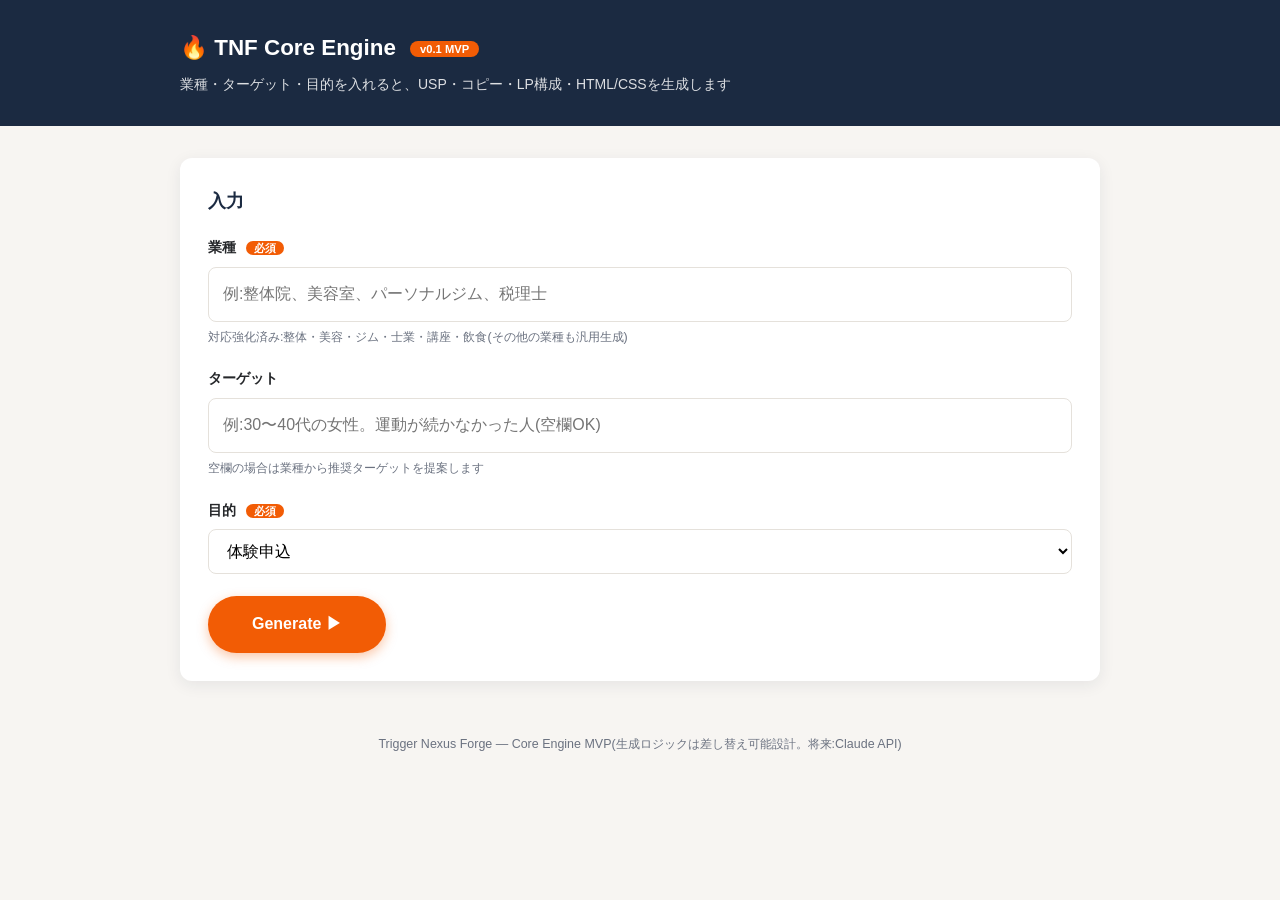
==== 06_PRODUCTS/00_CORE_ENGINE/app/index.html @ 4b363c61 "Ship TNF Core Engine v0.1: working browser MVP Implement the first runnable product: a zero-dependen" ====
<!DOCTYPE html>
<html lang="ja">
<head>
  <meta charset="UTF-8">
  <meta name="viewport" content="width=device-width, initial-scale=1.0">
  <title>TNF Core Engine — LP Generator MVP</title>
  <link rel="stylesheet" href="style.css">
</head>
<body>

  <header class="app-header">
    <div class="wrap">
      <h1>🔥 TNF Core Engine <span class="ver">v0.1 MVP</span></h1>
      <p class="tagline">業種・ターゲット・目的を入れると、USP・コピー・LP構成・HTML/CSSを生成します</p>
    </div>
  </header>

  <main class="wrap">

    <!-- 入力フォーム -->
    <section class="panel" id="input-panel">
      <h2>入力</h2>
      <div class="form-grid">
        <div class="field">
          <label for="industry">業種 <span class="req">必須</span></label>
          <input type="text" id="industry" placeholder="例:整体院、美容室、パーソナルジム、税理士">
          <p class="hint">対応強化済み:整体・美容・ジム・士業・講座・飲食(その他の業種も汎用生成)</p>
        </div>
        <div class="field">
          <label for="target">ターゲット</label>
          <input type="text" id="target" placeholder="例:30〜40代の女性。運動が続かなかった人(空欄OK)">
          <p class="hint">空欄の場合は業種から推奨ターゲットを提案します</p>
        </div>
        <div class="field">
          <label for="goal">目的 <span class="req">必須</span></label>
          <select id="goal">
            <option value="体験申込">体験申込</option>
            <option value="問い合わせ">問い合わせ</option>
            <option value="予約">予約</option>
            <option value="購入">購入</option>
            <option value="資料請求">資料請求</option>
          </select>
        </div>
      </div>
      <div class="actions">
        <button id="generate" class="btn-primary">Generate ▶</button>
        <span id="status" class="status" role="status"></span>
      </div>
    </section>

    <!-- 結果 -->
    <section class="panel hidden" id="result-panel">
      <div class="tabs" role="tablist">
        <button class="tab active" data-tab="usp">USP</button>
        <button class="tab" data-tab="catch">キャッチコピー</button>
        <button class="tab" data-tab="structure">LP構成</button>
        <button class="tab" data-tab="html">HTML</button>
        <button class="tab" data-tab="css">CSS</button>
        <button class="tab" data-tab="preview">プレビュー</button>
      </div>

      <div class="tab-body" id="tab-usp"></div>
      <div class="tab-body hidden" id="tab-catch"></div>
      <div class="tab-body hidden" id="tab-structure"></div>

      <div class="tab-body hidden" id="tab-html">
        <div class="code-actions">
          <button class="btn-sub" data-copy="html">コピー</button>
          <button class="btn-sub" data-download="html">index.html をダウンロード</button>
        </div>
        <pre><code id="code-html"></code></pre>
      </div>

      <div class="tab-body hidden" id="tab-css">
        <div class="code-actions">
          <button class="btn-sub" data-copy="css">コピー</button>
          <button class="btn-sub" data-download="css">style.css をダウンロード</button>
        </div>
        <pre><code id="code-css"></code></pre>
      </div>

      <div class="tab-body hidden" id="tab-preview">
        <p class="hint">生成したLPのプレビューです(HTML+CSSを合成して表示)</p>
        <iframe id="preview-frame" title="LPプレビュー"></iframe>
      </div>

      <p class="disclaimer">
        ⚠️ 本MVPはルールベース生成です。実績・数字の箇所は【要記入】になっています —
        事実で埋めてから公開してください。効果を保証するものではありません。
      </p>
    </section>

  </main>

  <footer class="app-footer wrap">
    <p>Trigger Nexus Forge — Core Engine MVP(生成ロジックは差し替え可能設計。将来:Claude API)</p>
  </footer>

  <script src="js/data.js"></script>
  <script src="js/engine.js"></script>
  <script src="js/app.js"></script>
</body>
</html>
---- 06_PRODUCTS/00_CORE_ENGINE/app/style.css ----
/* ==========================================================================
   TNF Core Engine — アプリUI(TNF標準テーマ準拠:Brand.md / tokens.css)
   ========================================================================== */

:root {
  --primary: #F25C05;
  --primary-dark: #C94A02;
  --secondary: #1B2A41;
  --base: #F7F5F2;
  --text: #26282B;
  --muted: #6B7280;
  --border: #E5E1DB;
  --white: #FFFFFF;
  --radius: 12px;
}

* { box-sizing: border-box; margin: 0; padding: 0; }

body {
  font-family: "Hiragino Sans", "Noto Sans JP", "Yu Gothic", sans-serif;
  background: var(--base);
  color: var(--text);
  line-height: 1.8;
  font-size: 16px;
}

.wrap { max-width: 960px; margin-inline: auto; padding-inline: 20px; }
.hidden { display: none !important; }

/* --- ヘッダー --- */
.app-header {
  background: var(--secondary);
  color: var(--white);
  padding: 28px 0;
  margin-bottom: 32px;
}
.app-header h1 { font-size: 1.4rem; }
.ver {
  font-size: 0.7rem; background: var(--primary); color: var(--white);
  padding: 2px 10px; border-radius: 999px; vertical-align: middle; margin-left: 8px;
}
.tagline { font-size: 0.875rem; opacity: 0.85; margin-top: 4px; }

/* --- パネル --- */
.panel {
  background: var(--white);
  border-radius: var(--radius);
  padding: 28px;
  box-shadow: 0 4px 16px rgb(27 42 65 / 0.08);
  margin-bottom: 28px;
}
.panel h2 { color: var(--secondary); font-size: 1.1rem; margin-bottom: 18px; }

/* --- フォーム --- */
.form-grid { display: grid; gap: 18px; }
.field label { display: block; font-weight: 700; font-size: 0.9rem; margin-bottom: 6px; }
.req {
  font-size: 0.7rem; color: var(--white); background: var(--primary);
  padding: 1px 8px; border-radius: 999px; margin-left: 6px; vertical-align: middle;
}
.field input, .field select {
  width: 100%; font: inherit; padding: 12px 14px;
  border: 1px solid var(--border); border-radius: 8px; background: var(--white);
}
.field input:focus-visible, .field select:focus-visible,
button:focus-visible { outline: 3px solid #FFB627; outline-offset: 2px; }
.hint { font-size: 0.78rem; color: var(--muted); margin-top: 4px; }

.actions { display: flex; align-items: center; gap: 16px; margin-top: 22px; }
.btn-primary {
  font: inherit; font-weight: 700; cursor: pointer;
  background: var(--primary); color: var(--white);
  border: none; border-radius: 999px; padding: 14px 44px;
  box-shadow: 0 4px 12px rgb(242 92 5 / 0.35);
  transition: transform 0.2s ease, background 0.2s ease;
  min-height: 44px;
}
.btn-primary:hover { background: var(--primary-dark); transform: translateY(-2px); }
.status { font-size: 0.85rem; color: var(--muted); }
.status.error { color: #D64545; font-weight: 700; }

/* --- タブ --- */
.tabs { display: flex; flex-wrap: wrap; gap: 6px; border-bottom: 2px solid var(--border); margin-bottom: 20px; }
.tab {
  font: inherit; font-size: 0.9rem; font-weight: 700; cursor: pointer;
  background: none; border: none; color: var(--muted);
  padding: 10px 16px; border-bottom: 3px solid transparent; margin-bottom: -2px;
  min-height: 44px;
}
.tab.active { color: var(--secondary); border-bottom-color: var(--primary); }

/* --- 結果表示 --- */
.result-block { margin-bottom: 20px; }
.result-block h3 {
  color: var(--secondary); font-size: 0.95rem; margin-bottom: 8px;
  padding-left: 10px; border-left: 4px solid var(--primary);
}
.usp-main {
  font-size: 1.15rem; font-weight: 700; color: var(--secondary);
  background: var(--base); border-radius: 8px; padding: 16px 20px;
}
.result-block ul { padding-left: 1.4em; }
.result-block li { margin-bottom: 6px; }
.catch-item {
  background: var(--base); border-radius: 8px; padding: 14px 18px; margin-bottom: 10px;
}
.catch-item .type { font-size: 0.72rem; color: var(--white); background: var(--secondary); padding: 2px 8px; border-radius: 999px; }
.catch-item .main { font-weight: 700; font-size: 1.05rem; display: block; margin-top: 6px; }
.catch-item .sub { font-size: 0.85rem; color: var(--muted); }

table { width: 100%; border-collapse: collapse; font-size: 0.85rem; }
th, td { text-align: left; padding: 8px 10px; border-bottom: 1px solid var(--border); vertical-align: top; }
th { color: var(--secondary); background: var(--base); white-space: nowrap; }

/* --- コード --- */
.code-actions { display: flex; gap: 10px; margin-bottom: 10px; }
.btn-sub {
  font: inherit; font-size: 0.8rem; cursor: pointer;
  background: var(--white); color: var(--secondary);
  border: 1.5px solid var(--secondary); border-radius: 999px; padding: 8px 18px;
  min-height: 40px;
}
.btn-sub:hover { background: var(--secondary); color: var(--white); }
pre {
  background: #14202f; color: #E8ECF3; border-radius: 8px;
  padding: 18px; overflow-x: auto; font-size: 0.78rem; line-height: 1.6;
  max-height: 480px;
}
code { font-family: "SF Mono", Consolas, Menlo, monospace; }

/* --- プレビュー --- */
#preview-frame {
  width: 100%; height: 640px; border: 1px solid var(--border);
  border-radius: 8px; background: var(--white);
}

.disclaimer {
  font-size: 0.78rem; color: var(--muted);
  border-top: 1px dashed var(--border); padding-top: 14px; margin-top: 20px;
}

.app-footer { padding: 24px 20px 40px; font-size: 0.78rem; color: var(--muted); text-align: center; }

@media (max-width: 600px) {
  .panel { padding: 20px; }
  #preview-frame { height: 480px; }
}
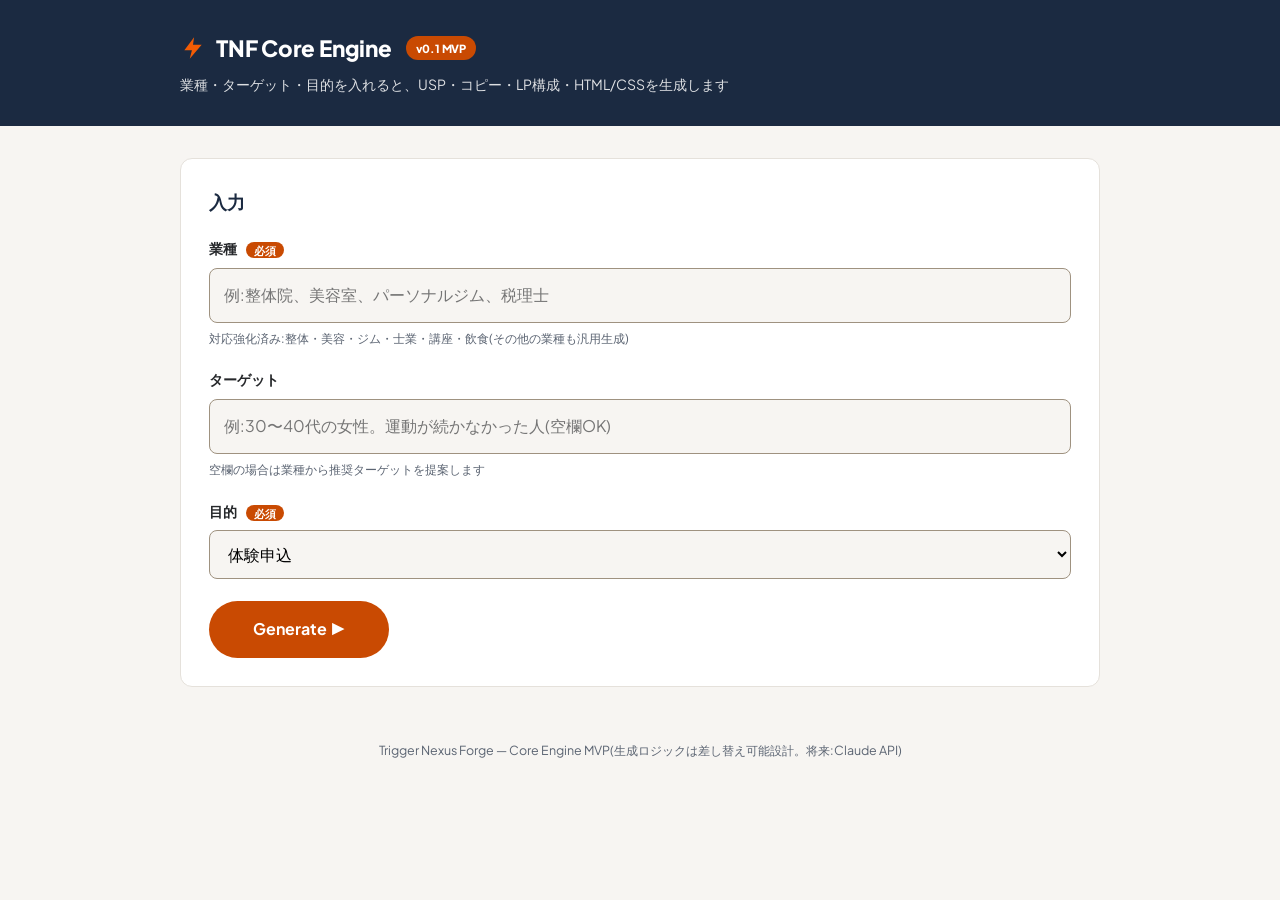
==== commit 30595a64: "Redesign Core Engine UI with ui-ux-pro-max Flat Design system Apply the skill's SaaS/dashboard desig" ====
--- a/06_PRODUCTS/00_CORE_ENGINE/app/index.html
+++ b/06_PRODUCTS/00_CORE_ENGINE/app/index.html
@@ -8,14 +8,21 @@
 </head>
 <body>
 
+  <a class="skip-link" href="#main-content">メインコンテンツへスキップ</a>
+
   <header class="app-header">
     <div class="wrap">
-      <h1>🔥 TNF Core Engine <span class="ver">v0.1 MVP</span></h1>
+      <h1>
+        <svg class="icon-mark" width="26" height="26" viewBox="0 0 24 24" aria-hidden="true" focusable="false">
+          <polygon points="13,2 4,14 11,14 9,22 20,9 12,9" fill="currentColor"/>
+        </svg>
+        TNF Core Engine <span class="ver">v0.1 MVP</span>
+      </h1>
       <p class="tagline">業種・ターゲット・目的を入れると、USP・コピー・LP構成・HTML/CSSを生成します</p>
     </div>
   </header>
 
-  <main class="wrap">
+  <main class="wrap" id="main-content">
 
     <!-- 入力フォーム -->
     <section class="panel" id="input-panel">
--- a/06_PRODUCTS/00_CORE_ENGINE/app/style.css
+++ b/06_PRODUCTS/00_CORE_ENGINE/app/style.css
@@ -1,23 +1,29 @@
 /* ==========================================================================
-   TNF Core Engine — アプリUI(TNF標準テーマ準拠:Brand.md / tokens.css)
+   TNF Core Engine — アプリUI
+   TNF標準テーマ(Brand.md / tokens.css)準拠 + UI/UX Pro Max: Flat Design system
    ========================================================================== */
 
+@import url('https://fonts.googleapis.com/css2?family=Plus+Jakarta+Sans:wght@400;500;600;700;800&display=swap');
+
 :root {
-  --primary: #F25C05;
-  --primary-dark: #C94A02;
+  --primary: #F25C05;        /* ブランドアクセント(非テキスト・大文字用途のみ) */
+  --primary-dark: #C94A02;   /* 白文字コントラスト4.70:1 — CTA既定色 */
+  --primary-darker: #B84400; /* hover/active — 5.43:1 */
   --secondary: #1B2A41;
   --base: #F7F5F2;
   --text: #26282B;
-  --muted: #6B7280;
-  --border: #E5E1DB;
+  --muted: #5B6472;          /* base比5.50:1 / 白比5.98:1(旧#6B7280は4.44:1でAA未達) */
+  --border: #E5E1DB;         /* 装飾的な区切り線 */
+  --border-strong: #9F9280;  /* 入力欄など機能的な境界線(白比3.04:1) */
   --white: #FFFFFF;
   --radius: 12px;
+  --font-ui: 'Plus Jakarta Sans', "Hiragino Sans", "Noto Sans JP", "Yu Gothic", sans-serif;
 }
 
 * { box-sizing: border-box; margin: 0; padding: 0; }
 
 body {
-  font-family: "Hiragino Sans", "Noto Sans JP", "Yu Gothic", sans-serif;
+  font-family: var(--font-ui);
   background: var(--base);
   color: var(--text);
   line-height: 1.8;
@@ -27,6 +33,24 @@
 .wrap { max-width: 960px; margin-inline: auto; padding-inline: 20px; }
 .hidden { display: none !important; }
 
+/* --- スキップリンク(キーボード操作者向け) --- */
+.skip-link {
+  position: absolute; left: 12px; top: -60px;
+  background: var(--secondary); color: var(--white);
+  padding: 10px 18px; border-radius: 8px; font-weight: 700;
+  z-index: 50; transition: top 150ms ease;
+}
+.skip-link:focus { top: 12px; }
+
+@media (prefers-reduced-motion: reduce) {
+  *, *::before, *::after {
+    animation-duration: 0.01ms !important;
+    animation-iteration-count: 1 !important;
+    transition-duration: 0.01ms !important;
+    scroll-behavior: auto !important;
+  }
+}
+
 /* --- ヘッダー --- */
 .app-header {
   background: var(--secondary);
@@ -34,10 +58,14 @@
   padding: 28px 0;
   margin-bottom: 32px;
 }
-.app-header h1 { font-size: 1.4rem; }
+.app-header h1 {
+  font-size: 1.4rem; font-weight: 800; letter-spacing: -0.01em;
+  display: flex; align-items: center; gap: 10px;
+}
+.app-header .icon-mark { color: var(--primary); flex-shrink: 0; }
 .ver {
-  font-size: 0.7rem; background: var(--primary); color: var(--white);
-  padding: 2px 10px; border-radius: 999px; vertical-align: middle; margin-left: 8px;
+  font-size: 0.7rem; background: var(--primary-dark); color: var(--white);
+  padding: 2px 10px; border-radius: 999px; vertical-align: middle; margin-left: 4px;
 }
 .tagline { font-size: 0.875rem; opacity: 0.85; margin-top: 4px; }
 
@@ -46,7 +74,7 @@
   background: var(--white);
   border-radius: var(--radius);
   padding: 28px;
-  box-shadow: 0 4px 16px rgb(27 42 65 / 0.08);
+  border: 1px solid var(--border);
   margin-bottom: 28px;
 }
 .panel h2 { color: var(--secondary); font-size: 1.1rem; margin-bottom: 18px; }
@@ -55,27 +83,29 @@
 .form-grid { display: grid; gap: 18px; }
 .field label { display: block; font-weight: 700; font-size: 0.9rem; margin-bottom: 6px; }
 .req {
-  font-size: 0.7rem; color: var(--white); background: var(--primary);
+  font-size: 0.7rem; color: var(--white); background: var(--primary-dark);
   padding: 1px 8px; border-radius: 999px; margin-left: 6px; vertical-align: middle;
 }
 .field input, .field select {
   width: 100%; font: inherit; padding: 12px 14px;
-  border: 1px solid var(--border); border-radius: 8px; background: var(--white);
+  border: 1.5px solid var(--border-strong); border-radius: 8px; background: var(--base);
+  transition: background-color 150ms ease, border-color 150ms ease;
 }
 .field input:focus-visible, .field select:focus-visible,
 button:focus-visible { outline: 3px solid #FFB627; outline-offset: 2px; }
+.field input:focus, .field select:focus { background: var(--white); }
 .hint { font-size: 0.78rem; color: var(--muted); margin-top: 4px; }
 
 .actions { display: flex; align-items: center; gap: 16px; margin-top: 22px; }
 .btn-primary {
   font: inherit; font-weight: 700; cursor: pointer;
-  background: var(--primary); color: var(--white);
+  background: var(--primary-dark); color: var(--white);
   border: none; border-radius: 999px; padding: 14px 44px;
-  box-shadow: 0 4px 12px rgb(242 92 5 / 0.35);
-  transition: transform 0.2s ease, background 0.2s ease;
+  transition: background-color 200ms ease;
   min-height: 44px;
 }
-.btn-primary:hover { background: var(--primary-dark); transform: translateY(-2px); }
+.btn-primary:hover { background: var(--primary-darker); }
+.btn-primary:disabled { background: var(--border-strong); color: var(--white); cursor: not-allowed; opacity: 0.7; }
 .status { font-size: 0.85rem; color: var(--muted); }
 .status.error { color: #D64545; font-weight: 700; }
 
@@ -85,8 +115,10 @@
   font: inherit; font-size: 0.9rem; font-weight: 700; cursor: pointer;
   background: none; border: none; color: var(--muted);
   padding: 10px 16px; border-bottom: 3px solid transparent; margin-bottom: -2px;
+  transition: color 150ms ease, border-color 150ms ease;
   min-height: 44px;
 }
+.tab:hover { color: var(--secondary); }
 .tab.active { color: var(--secondary); border-bottom-color: var(--primary); }
 
 /* --- 結果表示 --- */
@@ -119,6 +151,7 @@
   background: var(--white); color: var(--secondary);
   border: 1.5px solid var(--secondary); border-radius: 999px; padding: 8px 18px;
   min-height: 40px;
+  transition: background-color 150ms ease, color 150ms ease;
 }
 .btn-sub:hover { background: var(--secondary); color: var(--white); }
 pre {
@@ -130,7 +163,7 @@
 
 /* --- プレビュー --- */
 #preview-frame {
-  width: 100%; height: 640px; border: 1px solid var(--border);
+  width: 100%; height: 640px; border: 1px solid var(--border-strong);
   border-radius: 8px; background: var(--white);
 }
 
